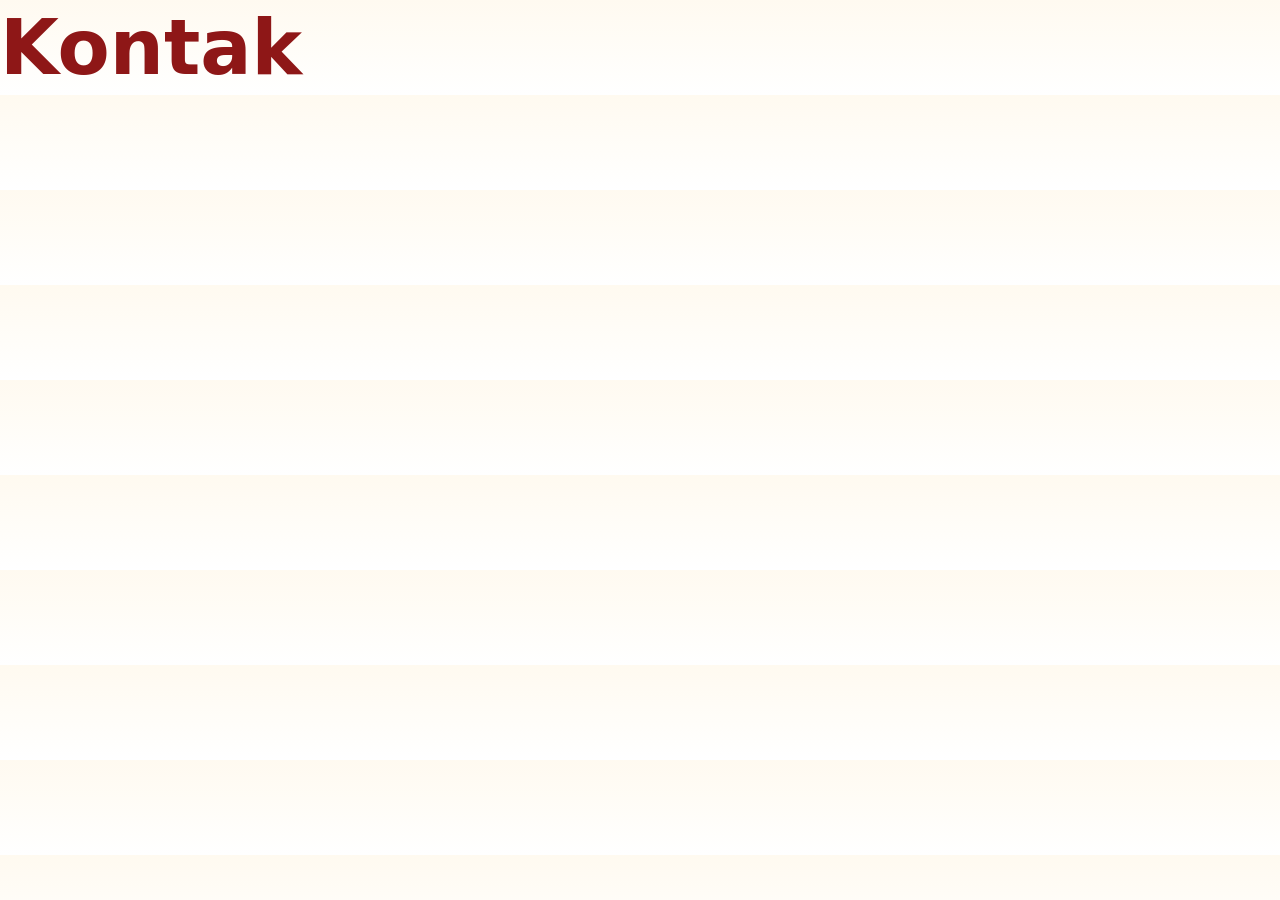
==== kontak.html @ 174bbe8e "a" ====
<!doctype html><html lang="id"><head><meta charset="utf-8"><title>Kontak</title><link rel="stylesheet" href="styles.css"></head><body data-page="kontak"><h1>Kontak</h1><script src="site.config.js"></script><script src="app.js"></script></body></html>
---- styles.css ----
:root{--r:#8e1717;--r2:#b72222;--c:#fff7e8;--p:#fffdf7;--i:#231816;--m:#75645f;--l:#ead8c7;--g:#d9a441;--s:0 24px 70px rgba(67,20,15,.14)}*{box-sizing:border-box}html{scroll-behavior:smooth}body{margin:0;font-family:Inter,system-ui,-apple-system,Segoe UI,sans-serif;color:var(--i);background:linear-gradient(180deg,#fffaf0,#fff)}a{text-decoration:none;color:inherit}img{max-width:100%;display:block}.container{width:min(1120px,92%);margin:auto}.top-note{background:#2b120f;color:#ffeecb;text-align:center;padding:9px 14px;font-size:13px}.nav{position:sticky;top:0;z-index:10;background:rgba(255,253,247,.93);backdrop-filter:blur(14px);border-bottom:1px solid var(--l)}.nav-inner{display:flex;align-items:center;justify-content:space-between;gap:18px;padding:14px 0}.brand{display:flex;align-items:center;gap:10px;font-weight:900;color:var(--r)}.brand img{width:44px}.brand small{display:block;color:var(--m);font-size:11px}.nav-links{display:flex;gap:13px;font-size:14px}.nav-links a{padding:8px;border-radius:999px}.nav-links a.active,.nav-links a:hover{background:#f7e4d8;color:var(--r)}.menu-btn{display:none;border:0;background:var(--r);color:#fff;border-radius:12px;padding:10px 13px}.btn{display:inline-flex;align-items:center;justify-content:center;gap:8px;border-radius:999px;padding:12px 18px;border:1px solid var(--l);font-weight:800;cursor:pointer;transition:.25s}.btn:hover{transform:translateY(-2px);box-shadow:0 12px 28px rgba(142,23,23,.18)}.btn-primary{background:var(--r);color:#fff;border-color:var(--r)}.btn-secondary{background:#fff;color:var(--r)}.btn-ghost{background:transparent;color:var(--r)}.hero{padding:76px 0;background:radial-gradient(circle at top right,#ffd37a55,transparent 36%),linear-gradient(135deg,#fff8e9,#fff)}.hero-grid,.split{display:grid;grid-template-columns:1.1fr .9fr;gap:42px;align-items:center}.eyebrow,.mini{color:var(--r);font-size:12px;font-weight:900;letter-spacing:.12em;text-transform:uppercase}h1{font-size:clamp(42px,7vw,76px);line-height:.94;margin:12px 0;color:var(--r)}h2{font-size:clamp(28px,4vw,48px);line-height:1.05;margin:8px 0 14px;color:var(--r)}h3{color:var(--r);font-size:22px}.lead{font-size:19px;color:#5f4a43;line-height:1.7}.actions,.prod-actions{display:flex;flex-wrap:wrap;gap:10px;margin-top:18px}.hero-card,.card{background:rgba(255,255,255,.86);border:1px solid var(--l);border-radius:28px;box-shadow:var(--s);overflow:hidden}.hero-card{padding:26px}.mock-img,.product-img{min-height:210px;border-radius:22px;background:linear-gradient(135deg,#bd2020,#7b1010);display:grid;place-items:center;color:#fff;font-weight:900;text-align:center;padding:20px}.mock-img img{width:72%;margin:auto}.floating{margin-top:14px;background:#fff4d8;border:1px solid #f0d08a;border-radius:18px;padding:14px}.section{padding:66px 0}.alt{background:var(--c)}.section-head{display:flex;justify-content:space-between;gap:20px;align-items:end;margin-bottom:24px}.grid-3{display:grid;grid-template-columns:repeat(3,1fr);gap:20px}.card-pad,.product-card{padding:22px}.product-card .product-img{min-height:180px}.muted,p{color:var(--m);line-height:1.65}.chips{display:flex;gap:10px;flex-wrap:wrap;margin:18px 0}.chip{border:1px solid var(--l);background:#fff;border-radius:999px;padding:10px 14px;font-weight:800;cursor:pointer}.chip.active{background:var(--r);color:#fff}.search{width:100%;max-width:420px;border:1px solid var(--l);border-radius:16px;padding:14px 16px;font:inherit}.value-band{background:linear-gradient(135deg,#8e1717,#3b100e);color:#fff;border-radius:32px;padding:38px;box-shadow:var(--s)}.value-band *{color:#fff}.notice{background:#fff7df;border:1px solid #f0d08a;border-radius:18px;padding:14px;color:#684b12}.footer{background:#25110f;color:#fff;padding:42px 0}.footer-grid{display:grid;grid-template-columns:2fr 1fr 1fr;gap:24px}.footer a{display:block;color:#ffe7c0;margin:8px 0}.footer-logo{max-width:260px;border-radius:18px;margin-bottom:12px}.modal{position:fixed;inset:0;background:rgba(0,0,0,.45);display:none;place-items:center;padding:18px;z-index:30}.modal.show{display:grid}.modal-card{background:#fff;border-radius:28px;max-width:880px;width:100%;max-height:90vh;overflow:auto;padding:24px}.modal-head{display:flex;justify-content:space-between;gap:16px}.modal-close{border:0;background:var(--r);color:#fff;border-radius:999px;width:38px;height:38px;font-size:22px}.modal-body{display:grid;grid-template-columns:.9fr 1.1fr;gap:22px}.toast{position:fixed;right:18px;bottom:18px;background:#231816;color:#fff;border-radius:14px;padding:12px 16px;opacity:0;transform:translateY(12px);transition:.25s;z-index:40}.toast.show{opacity:1;transform:none}.reveal{opacity:0;transform:translateY(18px);transition:.7s}.reveal.show{opacity:1;transform:none}.empty{border:1px dashed var(--l);border-radius:24px;padding:28px;text-align:center;background:#fff}.step{display:flex;gap:12px;align-items:flex-start;margin:14px 0}.num{background:var(--r);color:#fff;border-radius:999px;width:34px;height:34px;display:grid;place-items:center;font-weight:900;flex:0 0 34px}@media(max-width:860px){.nav-links{display:none;position:absolute;left:4%;right:4%;top:76px;background:#fff;border:1px solid var(--l);border-radius:22px;padding:14px;box-shadow:var(--s);flex-direction:column}.nav-links.open{display:flex}.menu-btn{display:block}.hero-grid,.split,.modal-body{grid-template-columns:1fr}.grid-3,.footer-grid{grid-template-columns:1fr}.section-head{display:block}.nav-cta .btn{display:none}h1{font-size:44px}}
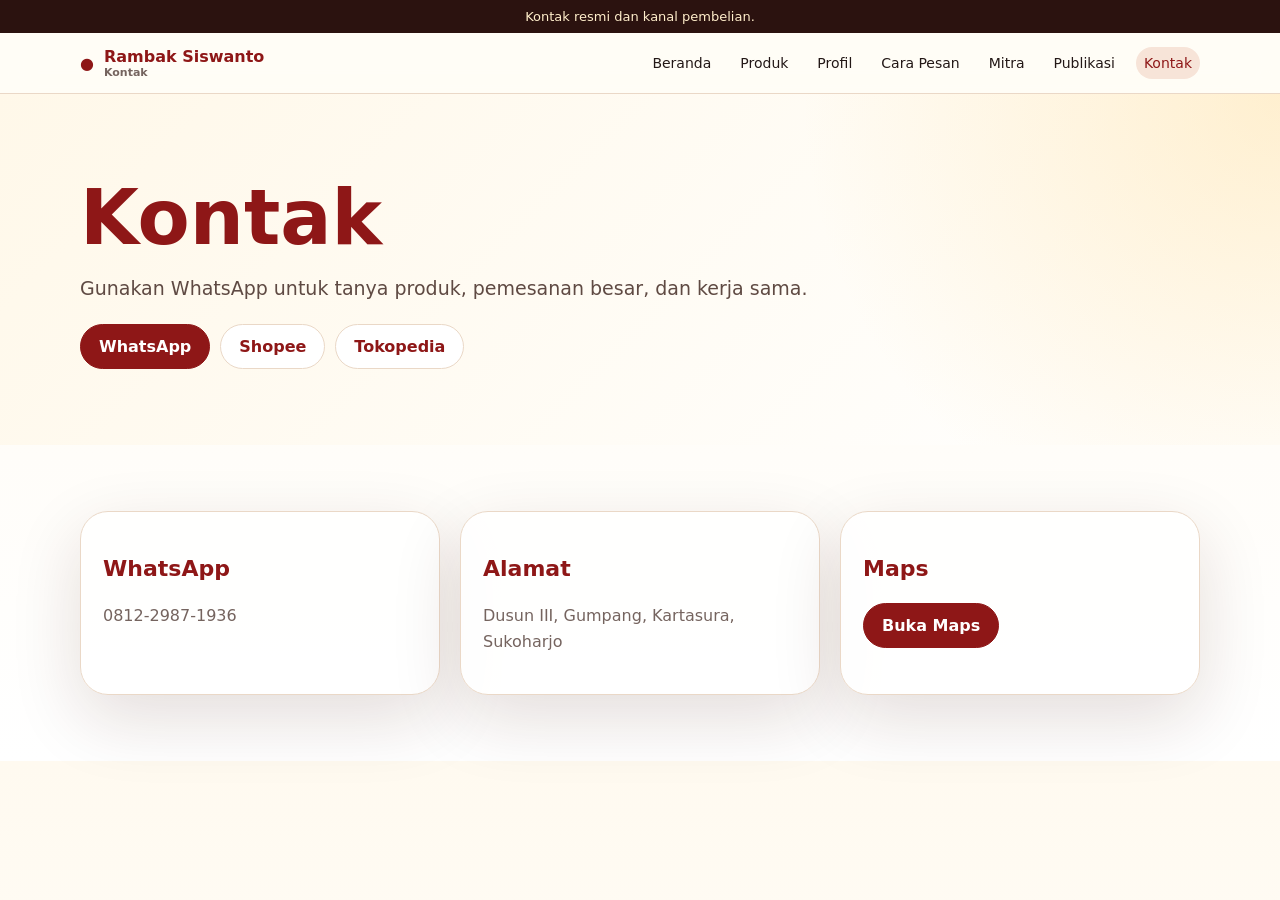
==== commit 11c51584: "a" ====
--- a/kontak.html
+++ b/kontak.html
@@ -1 +1 @@
-<!doctype html><html lang="id"><head><meta charset="utf-8"><title>Kontak</title><link rel="stylesheet" href="styles.css"></head><body data-page="kontak"><h1>Kontak</h1><script src="site.config.js"></script><script src="app.js"></script></body></html>
+<!doctype html><html lang="id"><head><meta charset="utf-8"><meta name="viewport" content="width=device-width,initial-scale=1"><title>Kontak | Rambak Siswanto</title><link rel="stylesheet" href="styles.css"></head><body data-page="kontak"><div class="top-note">Kontak resmi dan kanal pembelian.</div><header class="nav"><div class="container nav-inner"><a class="brand" href="index.html"><span>●</span><span>Rambak Siswanto<small>Kontak</small></span></a><nav class="nav-links" id="navLinks"><a href="index.html" data-active="home">Beranda</a><a href="produk.html" data-active="produk">Produk</a><a href="profil.html" data-active="profil">Profil</a><a href="order.html" data-active="pesan">Cara Pesan</a><a href="mitra.html" data-active="mitra">Mitra</a><a href="publikasi.html" data-active="publikasi">Publikasi</a><a href="kontak.html" data-active="kontak">Kontak</a></nav><button class="menu-btn" id="menuBtn">☰</button></div></header><main><section class="hero"><div class="container"><h1>Kontak</h1><p class="lead">Gunakan WhatsApp untuk tanya produk, pemesanan besar, dan kerja sama.</p><div class="actions"><a class="btn btn-primary" data-wa="market" href="#">WhatsApp</a><a class="btn btn-secondary" data-shopee href="#">Shopee</a><a class="btn btn-secondary" data-tokopedia href="#">Tokopedia</a></div></div></section><section class="section"><div class="container grid-3"><article class="card card-pad"><h3>WhatsApp</h3><p>0812-2987-1936</p></article><article class="card card-pad"><h3>Alamat</h3><p>Dusun III, Gumpang, Kartasura, Sukoharjo</p></article><article class="card card-pad"><h3>Maps</h3><a class="btn btn-primary" data-maps href="#">Buka Maps</a></article></div></section></main><div id="toast" class="toast"></div><script src="site.config.js"></script><script src="app.js"></script></body></html>
